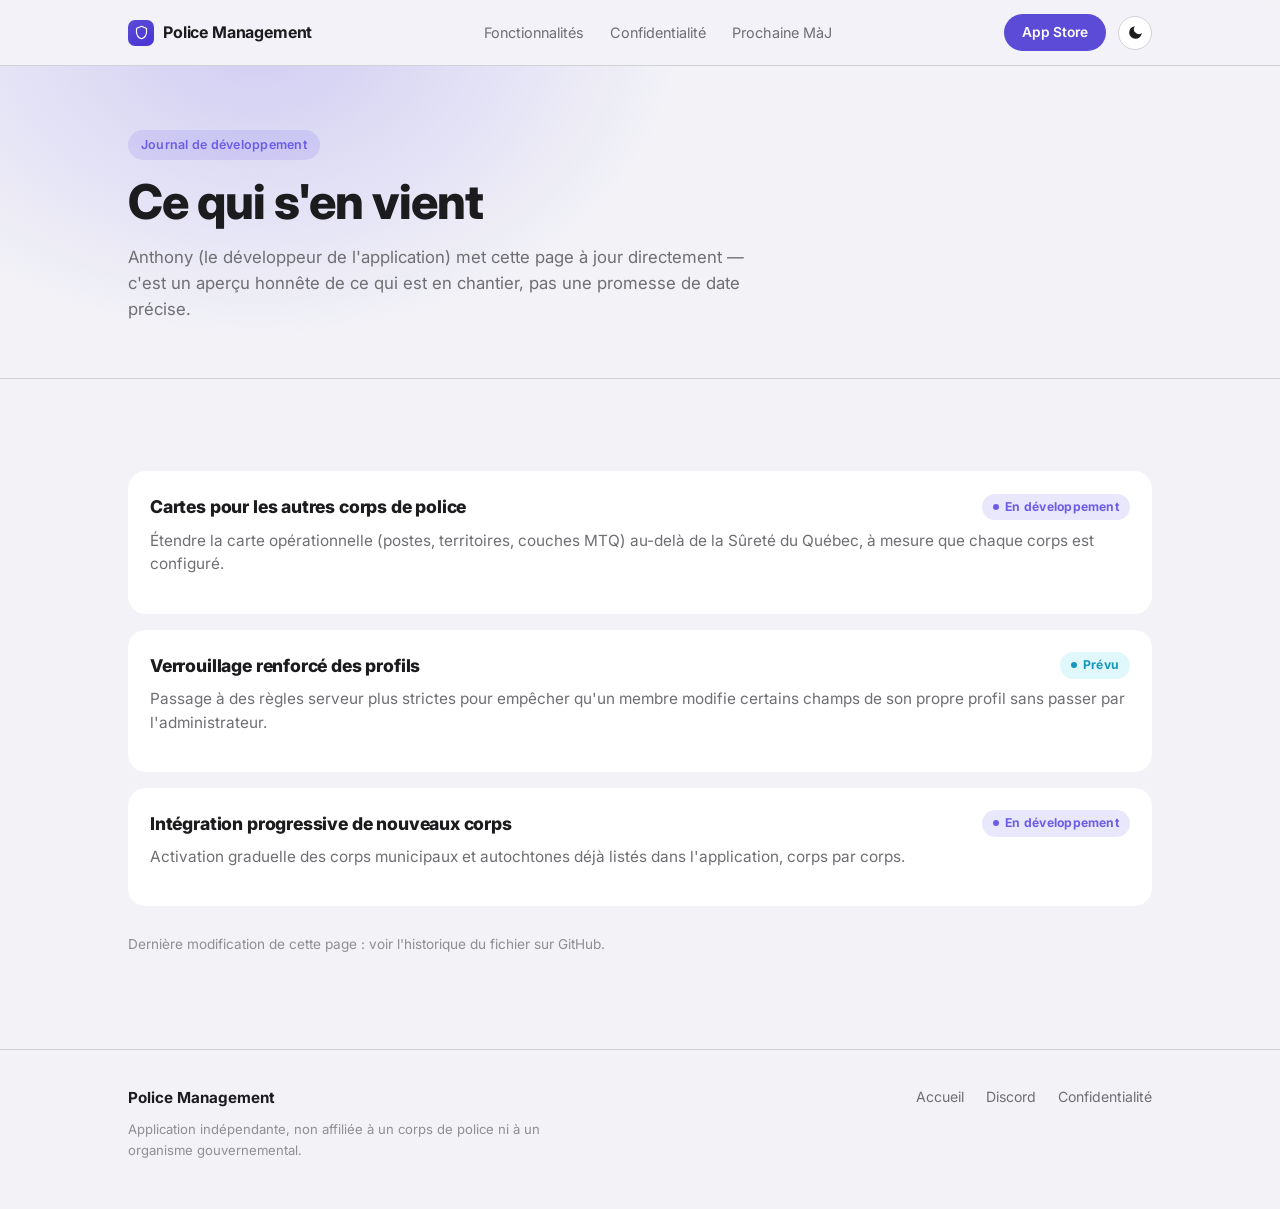
==== prochaine-mise-a-jour.html @ 6468801f "Add files via upload" ====
<!DOCTYPE html>
<html lang="fr-CA">
<head>
<meta charset="UTF-8">
<meta name="viewport" content="width=device-width, initial-scale=1.0">
<title>Prochaine mise à jour — Police Management</title>
<meta name="description" content="Ce qui s'en vient dans la prochaine mise à jour de Police Management.">
<link rel="preconnect" href="https://fonts.googleapis.com">
<link rel="preconnect" href="https://fonts.gstatic.com" crossorigin>
<link href="https://fonts.googleapis.com/css2?family=Inter:wght@400;500;600;700;800&display=swap" rel="stylesheet">
<link rel="stylesheet" href="style.css">
</head>
<body>

<header class="site-nav">
  <div class="nav-row">
    <a href="index.html" class="brand" style="text-decoration:none;">
      <span class="badge-mark">
        <svg viewBox="0 0 24 24" fill="none" xmlns="http://www.w3.org/2000/svg">
          <path d="M12 2L20 5.5V11C20 16 16.6 20.2 12 22C7.4 20.2 4 16 4 11V5.5L12 2Z" stroke="#ffffff" stroke-width="1.8" fill="none"/>
        </svg>
      </span>
      Police Management
    </a>
    <nav class="links">
      <a href="index.html#fonctionnalites">Fonctionnalités</a>
      <a href="index.html#confidentialite">Confidentialité</a>
      <a href="prochaine-mise-a-jour.html">Prochaine MàJ</a>
    </nav>
    <div class="nav-right">
      <a class="nav-cta" href="https://apps.apple.com/ca/app/police-management/id6787241566?l=fr-CA" target="_blank" rel="noopener">App Store</a>
      <button class="theme-toggle" id="theme-toggle" type="button" aria-label="Changer de thème">
        <svg class="icon-sun" viewBox="0 0 24 24" fill="none" stroke="currentColor" stroke-width="2" stroke-linecap="round"><circle cx="12" cy="12" r="4"/><path d="M12 2v2M12 20v2M4.9 4.9l1.4 1.4M17.7 17.7l1.4 1.4M2 12h2M20 12h2M4.9 19.1l1.4-1.4M17.7 6.3l1.4-1.4"/></svg>
        <svg class="icon-moon" viewBox="0 0 24 24" fill="currentColor"><path d="M21 12.8A9 9 0 1 1 11.2 3a7 7 0 0 0 9.8 9.8z"/></svg>
      </button>
    </div>
  </div>
</header>

<section class="page-header">
  <div class="wrap">
    <span class="pill-tag">Journal de développement</span>
    <h1>Ce qui s'en vient</h1>
    <p>Anthony (le développeur de l'application) met cette page à jour directement — c'est un aperçu honnête de ce qui est en chantier, pas une promesse de date précise.</p>
  </div>
</section>

<section class="section">
  <div class="wrap">
    <div class="roadmap-list" id="roadmap-list"></div>
    <p class="roadmap-empty" id="roadmap-empty" style="display:none;">Rien de prévu affiché pour le moment — reviens plus tard.</p>
    <p class="roadmap-updated" id="roadmap-updated"></p>
  </div>
</section>

<footer>
  <div class="wrap footer-row">
    <div>
      <div class="footer-brand">Police Management</div>
      <p class="footer-disclaimer">Application indépendante, non affiliée à un corps de police ni à un organisme gouvernemental.</p>
    </div>
    <div class="footer-links">
      <a href="index.html">Accueil</a>
      <a href="https://discord.gg/bgrJVwPqyV" target="_blank" rel="noopener">Discord</a>
      <a href="https://police-management-c0208.web.app/confidentialite.html" target="_blank" rel="noopener">Confidentialité</a>
    </div>
  </div>
</footer>

<script src="theme.js"></script>

<!-- ============================================================
     ANTHONY : C'EST ICI QUE TU ÉCRIS CE QUI S'EN VIENT.
     N'AIE PAS PEUR DE MODIFIER — SEULE LA PARTIE ENTRE
     "roadmap = [" ET "];" CI-DESSOUS EST À CHANGER.

     Pour CHAQUE mise à jour à venir, copie un bloc { ... },
     colle-le juste avant le "];" et remplis les 3 champs :

       titre       → le nom court de la fonctionnalité
       description → une ou deux phrases qui expliquent
       statut      → un seul de ces 4 mots, entre guillemets :
                        "en-developpement"
                        "en-test"
                        "prevu"
                        "publie"

     Utilise des GUILLEMETS DOUBLES " " (pas simples ' ')
     pour pouvoir écrire des mots avec des apostrophes
     (ex: "L'ajout d'un calendrier") sans problème.

     N'oublie pas la virgule , à la fin de chaque bloc,
     SAUF sur le tout dernier bloc de la liste.

     Pour RETIRER un élément une fois publié, efface
     simplement son bloc au complet (de { à },).
     ============================================================ -->
<script>
  var roadmap = [
    {
      titre: "Cartes pour les autres corps de police",
      description: "Étendre la carte opérationnelle (postes, territoires, couches MTQ) au-delà de la Sûreté du Québec, à mesure que chaque corps est configuré.",
      statut: "en-developpement"
    },
    {
      titre: "Verrouillage renforcé des profils",
      description: "Passage à des règles serveur plus strictes pour empêcher qu'un membre modifie certains champs de son propre profil sans passer par l'administrateur.",
      statut: "prevu"
    },
    {
      titre: "Intégration progressive de nouveaux corps",
      description: "Activation graduelle des corps municipaux et autochtones déjà listés dans l'application, corps par corps.",
      statut: "en-developpement"
    }
  ];
  // ============================================================
  // NE TOUCHE À RIEN EN DESSOUS DE CETTE LIGNE.
  // ============================================================

  var STATUT_LABELS = {
    "en-developpement": "En développement",
    "en-test": "En test",
    "prevu": "Prévu",
    "publie": "Publié"
  };

  function escapeHtml(str){
    var div = document.createElement('div');
    div.textContent = str;
    return div.innerHTML;
  }

  var listEl = document.getElementById('roadmap-list');
  var emptyEl = document.getElementById('roadmap-empty');
  var updatedEl = document.getElementById('roadmap-updated');

  if(!roadmap || roadmap.length === 0){
    emptyEl.style.display = 'block';
  } else {
    roadmap.forEach(function(item){
      var statutKey = item.statut || 'prevu';
      var statutLabel = STATUT_LABELS[statutKey] || statutKey;
      var card = document.createElement('div');
      card.className = 'roadmap-card';
      card.innerHTML =
        '<div class="roadmap-card-top">' +
          '<h3>' + escapeHtml(item.titre || '') + '</h3>' +
          '<span class="status-badge status-' + statutKey + '">' + escapeHtml(statutLabel) + '</span>' +
        '</div>' +
        '<p>' + escapeHtml(item.description || '') + '</p>';
      listEl.appendChild(card);
    });
  }

  updatedEl.textContent = 'Dernière modification de cette page : voir l\'historique du fichier sur GitHub.';
</script>

</body>
</html>
---- style.css ----
:root{
    --bg: #000000;
    --bg-elevated: #1c1c1e;
    --bg-elevated-2: #2c2c2e;
    --line: #38383a;
    --indigo: #6c5ce7;
    --indigo-bright: #8b7cf0;
    --green: #32d74b;
    --amber: #ff9f0a;
    --cyan: #34c8e8;
    --red: #ff453a;
    --ink: #ffffff;
    --ink-dim: #98989d;
    --ink-faint: #636366;
    --nav-bg: rgba(0,0,0,0.75);
    --radius-card: 18px;
    --radius-pill: 980px;
    --radius-input: 12px;
    color-scheme: dark;
  }

  :root[data-theme="light"]{
    --bg: #f2f2f7;
    --bg-elevated: #ffffff;
    --bg-elevated-2: #ececef;
    --line: #d1d1d6;
    --indigo: #5b4bd6;
    --indigo-bright: #6c5ce7;
    --green: #22b83c;
    --amber: #d5870a;
    --cyan: #1698b8;
    --red: #e0362c;
    --ink: #1c1c1e;
    --ink-dim: #6e6e73;
    --ink-faint: #8e8e93;
    --nav-bg: rgba(242,242,247,0.75);
    color-scheme: light;
  }

  :root[data-theme="light"] .brand svg path{ stroke:#ffffff; }
  :root[data-theme="light"] .phone-frame{ border-color:#0a0a0a; }

  *{box-sizing:border-box;}
  html{scroll-behavior:smooth;}
  body{
    margin:0;
    background:var(--bg);
    color:var(--ink);
    font-family:-apple-system, BlinkMacSystemFont, 'Inter', 'Segoe UI', Roboto, sans-serif;
    line-height:1.55;
    -webkit-font-smoothing:antialiased;
  }

  h1,h2,h3{
    font-weight:800;
    letter-spacing:-0.02em;
    margin:0;
  }

  a{color:inherit;}

  .wrap{
    max-width:1080px;
    margin:0 auto;
    padding:0 28px;
  }

  .pill-tag{
    display:inline-flex;
    align-items:center;
    gap:6px;
    font-size:0.78rem;
    font-weight:600;
    letter-spacing:0.02em;
    color:var(--indigo-bright);
    background:rgba(108,92,231,0.15);
    padding:5px 13px;
    border-radius:var(--radius-pill);
    margin-bottom:16px;
  }

  /* ---------- NAV ---------- */
  header.site-nav{
    position:sticky;
    top:0;
    z-index:50;
    background:var(--nav-bg);
    backdrop-filter:blur(20px) saturate(180%);
    -webkit-backdrop-filter:blur(20px) saturate(180%);
    border-bottom:1px solid var(--line);
  }
  .nav-row{
    display:flex;
    align-items:center;
    justify-content:space-between;
    gap:12px;
    padding:14px 28px;
    max-width:1080px;
    margin:0 auto;
  }
  .brand{
    display:flex;
    align-items:center;
    gap:9px;
    font-weight:700;
    font-size:1rem;
    letter-spacing:-0.01em;
    white-space:nowrap;
    flex-shrink:1;
    min-width:0;
    overflow:hidden;
    text-overflow:ellipsis;
  }
  .brand .badge-mark{
    width:26px;height:26px;flex-shrink:0;
    border-radius:7px;
    background:linear-gradient(155deg, var(--indigo), #4834d4);
    display:flex; align-items:center; justify-content:center;
  }
  .brand .badge-mark svg{width:15px;height:15px;}
  nav.links{display:flex;gap:26px;font-size:0.9rem;color:var(--ink-dim); flex-shrink:0;}
  nav.links a{text-decoration:none;transition:color .15s; white-space:nowrap;}
  nav.links a:hover{color:var(--ink);}
  .nav-cta{
    font-size:0.86rem;
    font-weight:600;
    background:var(--indigo);
    color:#ffffff;
    padding:8px 18px;
    border-radius:var(--radius-pill);
    text-decoration:none;
    white-space:nowrap;
    flex-shrink:0;
  }
  .nav-right{display:flex; align-items:center; gap:12px; flex-shrink:0;}
  @media (max-width:480px){
    .nav-row{padding:12px 16px; gap:8px;}
    .brand{font-size:0.88rem; gap:7px;}
    .brand .badge-mark{width:22px; height:22px;}
    .brand .badge-mark svg{width:13px; height:13px;}
    .nav-cta{padding:7px 13px; font-size:0.78rem;}
    .nav-right{gap:8px;}
    .theme-toggle{width:30px; height:30px;}
    .theme-toggle svg{width:15px; height:15px;}
  }
  .theme-toggle{
    width:34px; height:34px;
    display:flex; align-items:center; justify-content:center;
    background:var(--bg-elevated);
    border:1px solid var(--line);
    border-radius:50%;
    cursor:pointer;
    color:var(--ink);
    flex-shrink:0;
  }
  .theme-toggle svg{width:17px; height:17px;}
  .theme-toggle .icon-moon{display:none;}
  :root[data-theme="light"] .theme-toggle .icon-sun{display:none;}
  :root[data-theme="light"] .theme-toggle .icon-moon{display:block;}
  @media (max-width:720px){ nav.links{display:none;} }

  /* ---------- HERO ---------- */
  .hero{
    position:relative;
    padding:88px 0 76px;
    overflow:hidden;
    border-bottom:1px solid var(--line);
    background:
      radial-gradient(ellipse 700px 500px at 20% -10%, rgba(108,92,231,0.35), transparent 60%),
      var(--bg);
  }
  .hero-grid{
    position:relative;
    display:grid;
    grid-template-columns:1.1fr 0.9fr;
    gap:56px;
    align-items:center;
  }
  @media (max-width:860px){
    .hero-grid{grid-template-columns:1fr; text-align:left;}
    .hero{padding:56px 0 48px;}
  }
  h1.hero-title{
    font-size:clamp(2.3rem, 5.2vw, 3.75rem);
    line-height:1.05;
    color:var(--ink);
  }
  h1.hero-title span{color:var(--indigo-bright);}
  .hero-sub{
    margin-top:20px;
    max-width:46ch;
    font-size:1.08rem;
    color:var(--ink-dim);
    font-weight:400;
  }
  .hero-actions{
    margin-top:30px;
    display:flex;
    align-items:center;
    gap:18px;
    flex-wrap:wrap;
  }
  .btn-store{
    display:inline-flex;
    align-items:center;
    gap:10px;
    background:var(--indigo);
    color:#ffffff;
    padding:14px 24px;
    border-radius:var(--radius-pill);
    text-decoration:none;
    font-weight:600;
    font-size:0.98rem;
    transition:background .15s, transform .15s;
  }
  .btn-store:hover{background:var(--indigo-bright); transform:translateY(-1px);}
  .btn-store svg{width:19px;height:19px;flex-shrink:0;}
  .hero-meta{font-size:0.85rem;color:var(--ink-faint);}

  .phone-frame{
    position:relative;
    justify-self:center;
    width:270px;
    border-radius:38px;
    border:7px solid #0a0a0a;
    background:#000;
    box-shadow:0 50px 100px -30px rgba(108,92,231,0.35), 0 0 0 1px rgba(255,255,255,0.06);
  }
  .phone-frame img{
    display:block;
    width:100%;
    border-radius:31px;
  }
  .phone-frame::after{
    content:"";
    position:absolute;
    top:16px; left:50%;
    transform:translateX(-50%);
    width:80px; height:20px;
    background:#000;
    border-radius:12px;
  }

  /* ---------- SECTION LABELS ---------- */
  .section{
    padding:80px 0;
    border-bottom:1px solid var(--line);
  }
  .section:last-of-type{border-bottom:none;}
  .section h2{
    font-size:clamp(1.6rem, 2.8vw, 2.2rem);
    max-width:20ch;
  }
  .section-intro{
    margin-top:14px;
    max-width:56ch;
    color:var(--ink-dim);
    font-size:1.02rem;
  }

  .feature-row{
    margin-top:48px;
    display:grid;
    grid-template-columns:1fr 1fr;
    gap:60px;
    align-items:center;
  }
  .feature-row.reverse .feature-media{order:2;}
  .feature-row.reverse .feature-copy{order:1;}
  @media (max-width:860px){
    .feature-row, .feature-row.reverse{grid-template-columns:1fr;}
    .feature-row.reverse .feature-media{order:1;}
    .feature-row.reverse .feature-copy{order:2;}
  }
  .feature-media{
    display:flex;
    justify-content:center;
  }
  .feature-media .device{
    width:100%;
    max-width:280px;
    border-radius:26px;
    border:1px solid var(--line);
    overflow:hidden;
    box-shadow:0 30px 60px -30px rgba(0,0,0,0.8);
  }
  .feature-media img{display:block; width:100%;}
  .feature-copy h3{
    font-size:1.4rem;
    margin-bottom:18px;
  }

  /* iOS grouped-list style rows for feature bullets */
  .feature-list{
    list-style:none;
    margin:0;
    padding:0;
    background:var(--bg-elevated);
    border-radius:var(--radius-card);
    overflow:hidden;
  }
  .feature-list li{
    display:flex;
    align-items:flex-start;
    gap:13px;
    padding:14px 16px;
    font-size:0.95rem;
    color:var(--ink);
    border-bottom:1px solid var(--bg-elevated-2);
  }
  .feature-list li:last-child{border-bottom:none;}
  .feature-list li::before{
    content:"";
    flex-shrink:0;
    width:26px; height:26px;
    margin-top:1px;
    border-radius:7px;
    background:var(--icon-color, var(--indigo));
  }

  .icon-cal::before{ background:var(--indigo); }
  .icon-map::before{ background:var(--green); }
  .icon-law::before{ background:#af52de; }
  .icon-account::before{ background:var(--cyan); }
  .icon-lock::before{ background:var(--amber); }

  .feature-list-wide{
    margin-top:32px;
    display:grid;
    grid-template-columns:1fr 1fr;
    gap:0;
    background:var(--bg-elevated);
    border-radius:var(--radius-card);
    overflow:hidden;
  }
  .feature-list-wide li{border-bottom:1px solid var(--bg-elevated-2);}
  @media (max-width:780px){ .feature-list-wide{grid-template-columns:1fr;} }

  /* ---------- PRIVACY STRIP ---------- */
  .privacy-grid{
    margin-top:36px;
    background:var(--bg-elevated);
    border-radius:var(--radius-card);
    overflow:hidden;
  }
  .privacy-card{
    display:flex;
    gap:14px;
    padding:18px 18px;
    border-bottom:1px solid var(--bg-elevated-2);
  }
  .privacy-card:last-child{border-bottom:none;}
  .privacy-card .swatch{
    flex-shrink:0;
    width:30px;height:30px;
    border-radius:8px;
    margin-top:1px;
  }
  .privacy-card h3{
    font-size:1rem;
    font-weight:600;
    margin-bottom:5px;
    letter-spacing:0;
  }
  .privacy-card p{
    color:var(--ink-dim);
    font-size:0.92rem;
    margin:0;
  }

  .privacy-link{
    margin-top:24px;
    font-size:0.95rem;
  }
  .privacy-link a{
    color:var(--indigo-bright);
    text-decoration:none;
    font-weight:600;
  }
  .privacy-link a:hover{text-decoration:underline;}

  /* ---------- URGENCE ---------- */
  .urgence .pill-tag{color:var(--red); background:rgba(255,69,58,0.15);}
  .urgence-notice{
    margin-top:16px;
    max-width:60ch;
    font-size:0.92rem;
    color:var(--ink-dim);
    border-left:2px solid var(--red);
    padding-left:14px;
  }
  .urgence-notice strong{color:var(--ink);}
  form.urgence-form{
    margin-top:36px;
    max-width:560px;
    display:flex;
    flex-direction:column;
    gap:16px;
  }
  .field-row{
    display:grid;
    grid-template-columns:1fr 1fr;
    gap:16px;
  }
  @media (max-width:600px){ .field-row{grid-template-columns:1fr;} }
  .field{display:flex; flex-direction:column; gap:7px;}
  .field label{
    font-size:0.82rem;
    color:var(--ink-dim);
  }
  .field input, .field select, .field textarea{
    font-family:inherit;
    font-size:0.96rem;
    background:var(--bg-elevated);
    border:1px solid var(--line);
    border-radius:var(--radius-input);
    color:var(--ink);
    padding:12px 14px;
  }
  .field input:focus, .field select:focus, .field textarea:focus{
    outline:none;
    border-color:var(--red);
  }
  .field textarea{resize:vertical; min-height:110px; font-family:inherit;}
  .field-error{
    font-size:0.8rem;
    color:var(--red);
    display:none;
  }
  .field.has-error input, .field.has-error textarea, .field.has-error select{border-color:var(--red);}
  .field.has-error .field-error{display:block;}
  .honey{position:absolute; left:-9999px; opacity:0;}
  .btn-urgence{
    align-self:flex-start;
    display:inline-flex;
    align-items:center;
    gap:10px;
    background:var(--red);
    color:#ffffff;
    border:none;
    padding:14px 26px;
    border-radius:var(--radius-pill);
    font-weight:600;
    font-size:0.98rem;
    font-family:inherit;
    cursor:pointer;
    transition:opacity .15s, transform .15s;
  }
  .btn-urgence:hover{opacity:0.85; transform:translateY(-1px);}
  .btn-urgence:disabled{opacity:0.5; cursor:default; transform:none;}
  .form-status{
    font-size:0.9rem;
    margin-top:2px;
  }
  .form-status.ok{color:var(--green);}
  .form-status.err{color:var(--red);}

  /* ---------- CTA ---------- */
  .cta{
    text-align:center;
    padding:88px 0;
  }
  .cta h2{
    font-size:clamp(1.8rem, 3.6vw, 2.4rem);
    max-width:18ch;
    margin:0 auto;
  }
  .cta p{
    color:var(--ink-dim);
    max-width:48ch;
    margin:16px auto 0;
  }
  .cta .btn-store{margin-top:28px;}

  /* ---------- ROADMAP / PROCHAINE MISE À JOUR ---------- */
  .page-header{
    padding:64px 0 40px;
    border-bottom:1px solid var(--line);
    background:
      radial-gradient(ellipse 700px 500px at 20% -10%, rgba(108,92,231,0.25), transparent 60%),
      var(--bg);
  }
  .page-header h1{
    font-size:clamp(2rem, 4.4vw, 3rem);
    line-height:1.08;
  }
  .page-header p{
    margin-top:16px;
    max-width:56ch;
    color:var(--ink-dim);
    font-size:1.05rem;
  }
  .roadmap-list{
    margin-top:12px;
    display:flex;
    flex-direction:column;
    gap:16px;
  }
  .roadmap-card{
    background:var(--bg-elevated);
    border-radius:var(--radius-card);
    padding:22px 22px;
  }
  .roadmap-card-top{
    display:flex;
    align-items:center;
    justify-content:space-between;
    gap:12px;
    flex-wrap:wrap;
  }
  .roadmap-card h3{
    font-size:1.1rem;
    letter-spacing:-0.01em;
  }
  .roadmap-card p{
    margin-top:8px;
    color:var(--ink-dim);
    font-size:0.96rem;
  }
  .status-badge{
    display:inline-flex;
    align-items:center;
    gap:6px;
    font-size:0.76rem;
    font-weight:700;
    letter-spacing:0.02em;
    padding:4px 11px;
    border-radius:var(--radius-pill);
    white-space:nowrap;
    flex-shrink:0;
  }
  .status-badge::before{ content:""; width:6px; height:6px; border-radius:50%; background:currentColor; }
  .status-en-developpement{ color:var(--indigo-bright); background:rgba(108,92,231,0.15); }
  .status-en-test{ color:var(--amber); background:rgba(255,159,10,0.15); }
  .status-prevu{ color:var(--cyan); background:rgba(52,200,232,0.15); }
  .status-publie{ color:var(--green); background:rgba(50,215,75,0.15); }
  .roadmap-empty{
    color:var(--ink-faint);
    font-size:0.95rem;
    padding:40px 0;
    text-align:center;
  }
  .roadmap-updated{
    margin-top:28px;
    color:var(--ink-faint);
    font-size:0.85rem;
  }

  /* ---------- FOOTER ---------- */
  footer{
    border-top:1px solid var(--line);
    padding:36px 0;
  }
  .footer-row{
    display:flex;
    justify-content:space-between;
    align-items:flex-start;
    gap:24px;
    flex-wrap:wrap;
  }
  .footer-brand{
    font-weight:700;
    font-size:0.95rem;
  }
  .footer-disclaimer{
    max-width:52ch;
    color:var(--ink-faint);
    font-size:0.82rem;
    margin-top:10px;
  }
  .footer-links{
    display:flex;
    gap:22px;
    font-size:0.88rem;
    color:var(--ink-dim);
  }
  .footer-links a{text-decoration:none;}
  .footer-links a:hover{color:var(--ink);}
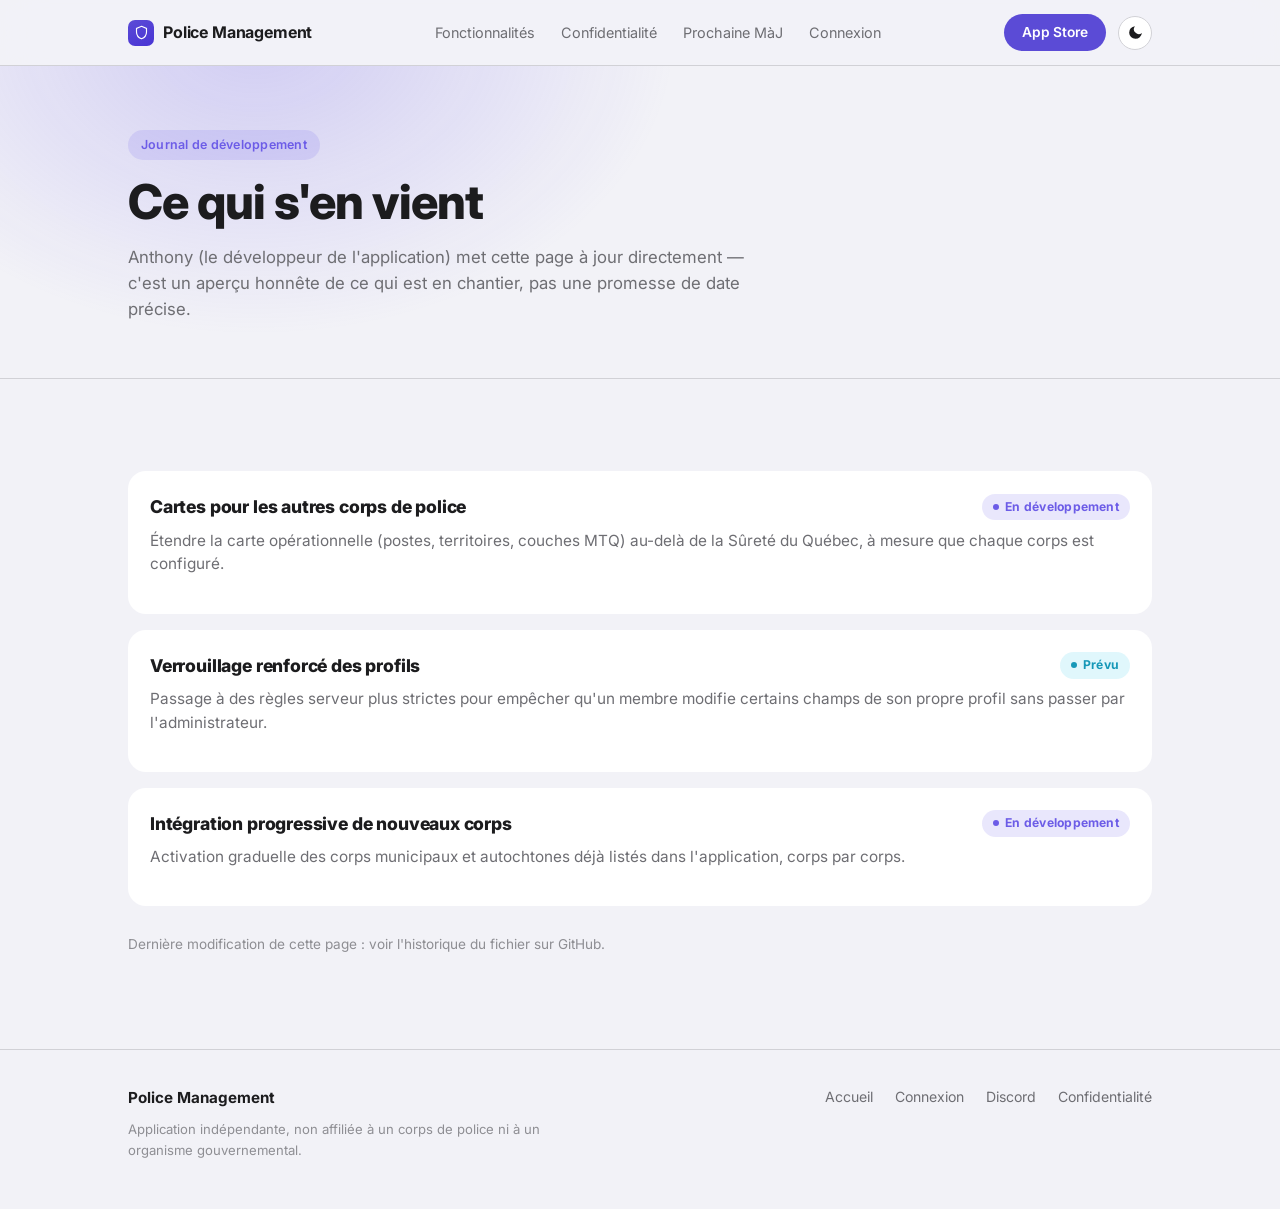
==== commit c0fa1643: "Add files via upload" ====
--- a/prochaine-mise-a-jour.html
+++ b/prochaine-mise-a-jour.html
@@ -24,8 +24,9 @@
     </a>
     <nav class="links">
       <a href="index.html#fonctionnalites">Fonctionnalités</a>
-      <a href="index.html#confidentialite">Confidentialité</a>
+      <a href="confidentialite.html">Confidentialité</a>
       <a href="prochaine-mise-a-jour.html">Prochaine MàJ</a>
+      <a href="connexion.html">Connexion</a>
     </nav>
     <div class="nav-right">
       <a class="nav-cta" href="https://apps.apple.com/ca/app/police-management/id6787241566?l=fr-CA" target="_blank" rel="noopener">App Store</a>
@@ -61,8 +62,9 @@
     </div>
     <div class="footer-links">
       <a href="index.html">Accueil</a>
+      <a href="connexion.html">Connexion</a>
       <a href="https://discord.gg/bgrJVwPqyV" target="_blank" rel="noopener">Discord</a>
-      <a href="https://police-management-c0208.web.app/confidentialite.html" target="_blank" rel="noopener">Confidentialité</a>
+      <a href="confidentialite.html">Confidentialité</a>
     </div>
   </div>
 </footer>
--- a/style.css
+++ b/style.css
@@ -211,6 +211,9 @@
     text-decoration:none;
     font-weight:600;
     font-size:0.98rem;
+    border:none;
+    cursor:pointer;
+    font-family:inherit;
     transition:background .15s, transform .15s;
   }
   .btn-store:hover{background:var(--indigo-bright); transform:translateY(-1px);}
@@ -379,6 +382,16 @@
   }
   .privacy-link a:hover{text-decoration:underline;}
 
+  .notice{
+    margin-top:16px;
+    max-width:60ch;
+    font-size:0.92rem;
+    color:var(--ink-dim);
+    border-left:2px solid var(--indigo-bright);
+    padding-left:14px;
+  }
+  .notice strong{color:var(--ink);}
+
   /* ---------- URGENCE ---------- */
   .urgence .pill-tag{color:var(--red); background:rgba(255,69,58,0.15);}
   .urgence-notice{
@@ -419,7 +432,7 @@
   }
   .field input:focus, .field select:focus, .field textarea:focus{
     outline:none;
-    border-color:var(--red);
+    border-color:var(--focus-color, var(--red));
   }
   .field textarea{resize:vertical; min-height:110px; font-family:inherit;}
   .field-error{
@@ -472,6 +485,58 @@
   }
   .cta .btn-store{margin-top:28px;}
 
+  /* ---------- ARTICLE / LEGAL PROSE ---------- */
+  .article{
+    max-width:760px;
+    padding:56px 0 100px;
+  }
+  .article .updated-badge{
+    color:var(--ink-faint);
+    font-size:0.88rem;
+    margin-bottom:32px;
+  }
+  .article h2{
+    font-size:1.3rem;
+    margin-top:44px;
+    margin-bottom:14px;
+    padding-top:24px;
+    border-top:1px solid var(--line);
+  }
+  .article h2:first-of-type{border-top:none; padding-top:0; margin-top:0;}
+  .article p{
+    color:var(--ink-dim);
+    font-size:0.98rem;
+    margin:0 0 14px;
+  }
+  .article p strong, .article li strong{color:var(--ink);}
+  .article ul{
+    margin:0 0 14px;
+    padding-left:20px;
+    color:var(--ink-dim);
+    font-size:0.98rem;
+  }
+  .article li{margin-bottom:8px;}
+  .article a{color:var(--indigo-bright); text-decoration:none;}
+  .article a:hover{text-decoration:underline;}
+  .article table{
+    width:100%;
+    border-collapse:collapse;
+    margin:0 0 16px;
+    background:var(--bg-elevated);
+    border-radius:var(--radius-card);
+    overflow:hidden;
+    font-size:0.92rem;
+  }
+  .article th, .article td{
+    text-align:left;
+    padding:12px 14px;
+    border-bottom:1px solid var(--bg-elevated-2);
+    color:var(--ink-dim);
+    vertical-align:top;
+  }
+  .article th{color:var(--ink); font-weight:600;}
+  .article tr:last-child td{border-bottom:none;}
+
   /* ---------- ROADMAP / PROCHAINE MISE À JOUR ---------- */
   .page-header{
     padding:64px 0 40px;
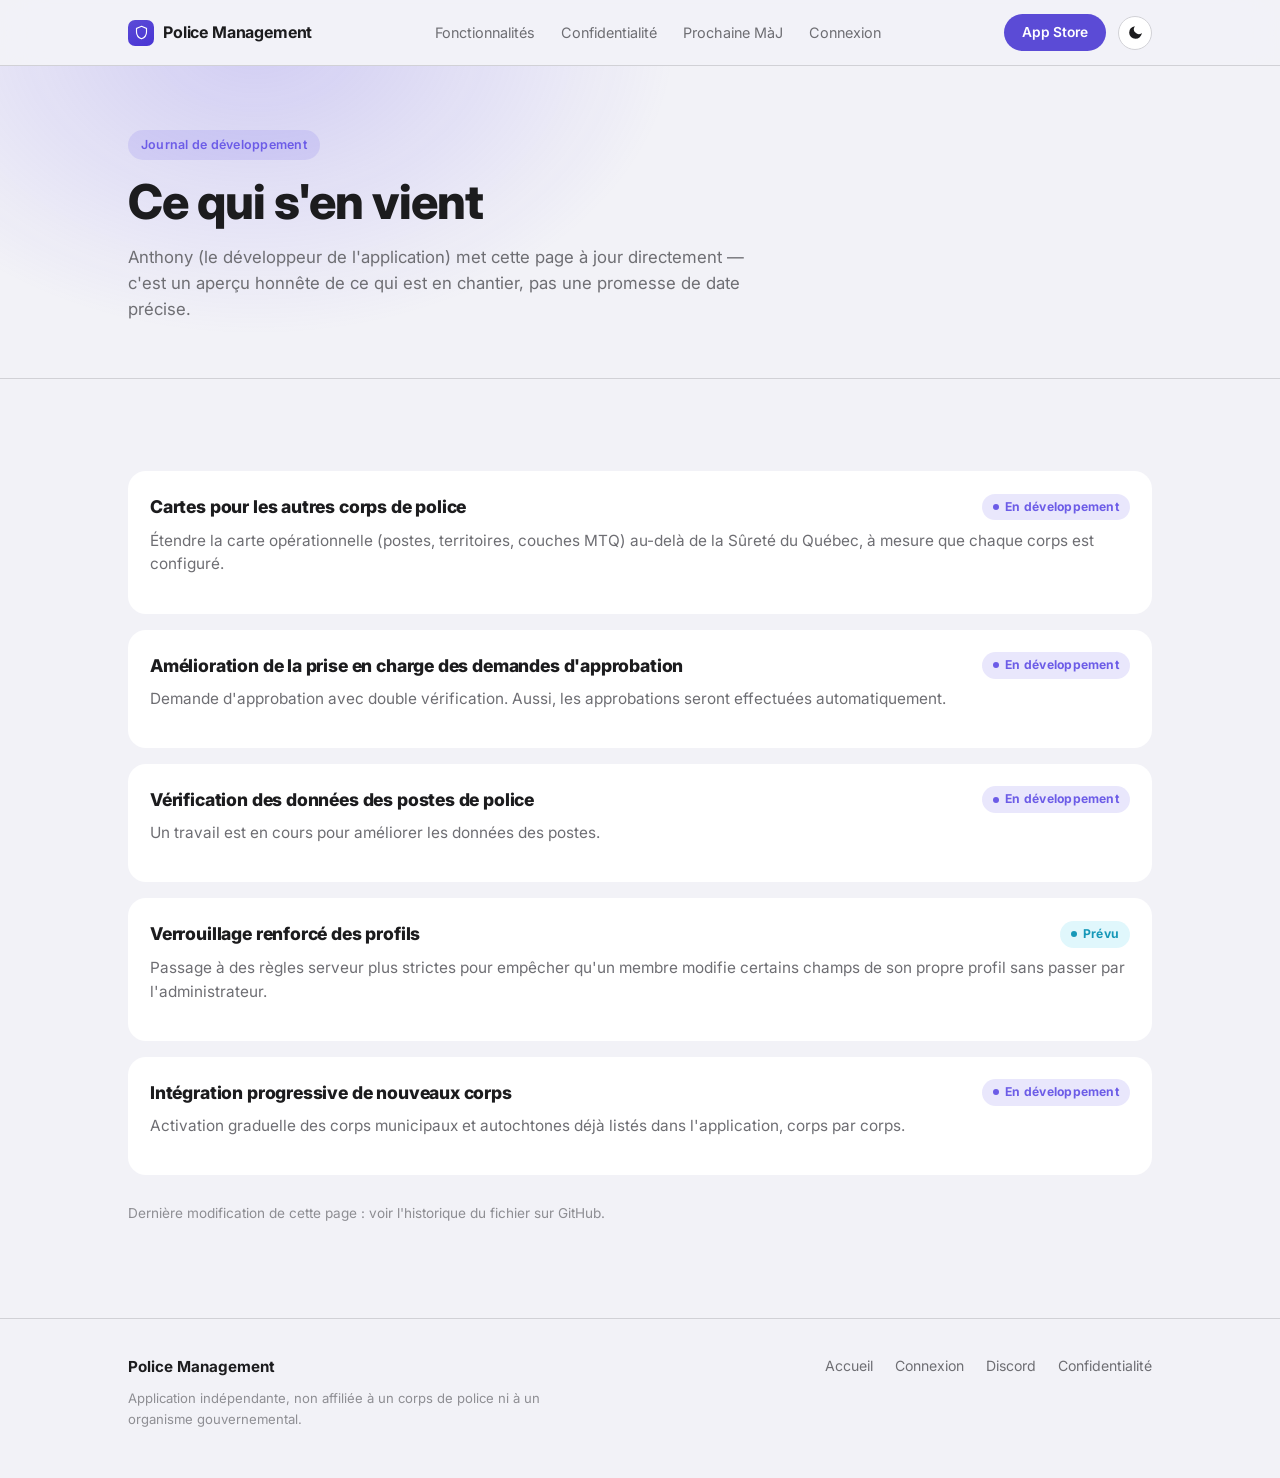
==== commit 17388382: "Update prochaine-mise-a-jour.html" ====
--- a/prochaine-mise-a-jour.html
+++ b/prochaine-mise-a-jour.html
@@ -105,6 +105,17 @@
       statut: "en-developpement"
     },
     {
+      titre: "Amélioration de la prise en charge des demandes d'approbation",
+      description: "Demande d'approbation avec double vérification. Aussi, les approbations seront effectuées automatiquement. ",
+      statut: "en-developpement"
+    },
+    {
+      titre: "Vérification des données des postes de police",
+      description: "Un travail est en cours pour améliorer les données des postes. ",
+statut: "en-developpement",
+      statut: "en-developpement"
+    },
+    {
       titre: "Verrouillage renforcé des profils",
       description: "Passage à des règles serveur plus strictes pour empêcher qu'un membre modifie certains champs de son propre profil sans passer par l'administrateur.",
       statut: "prevu"
